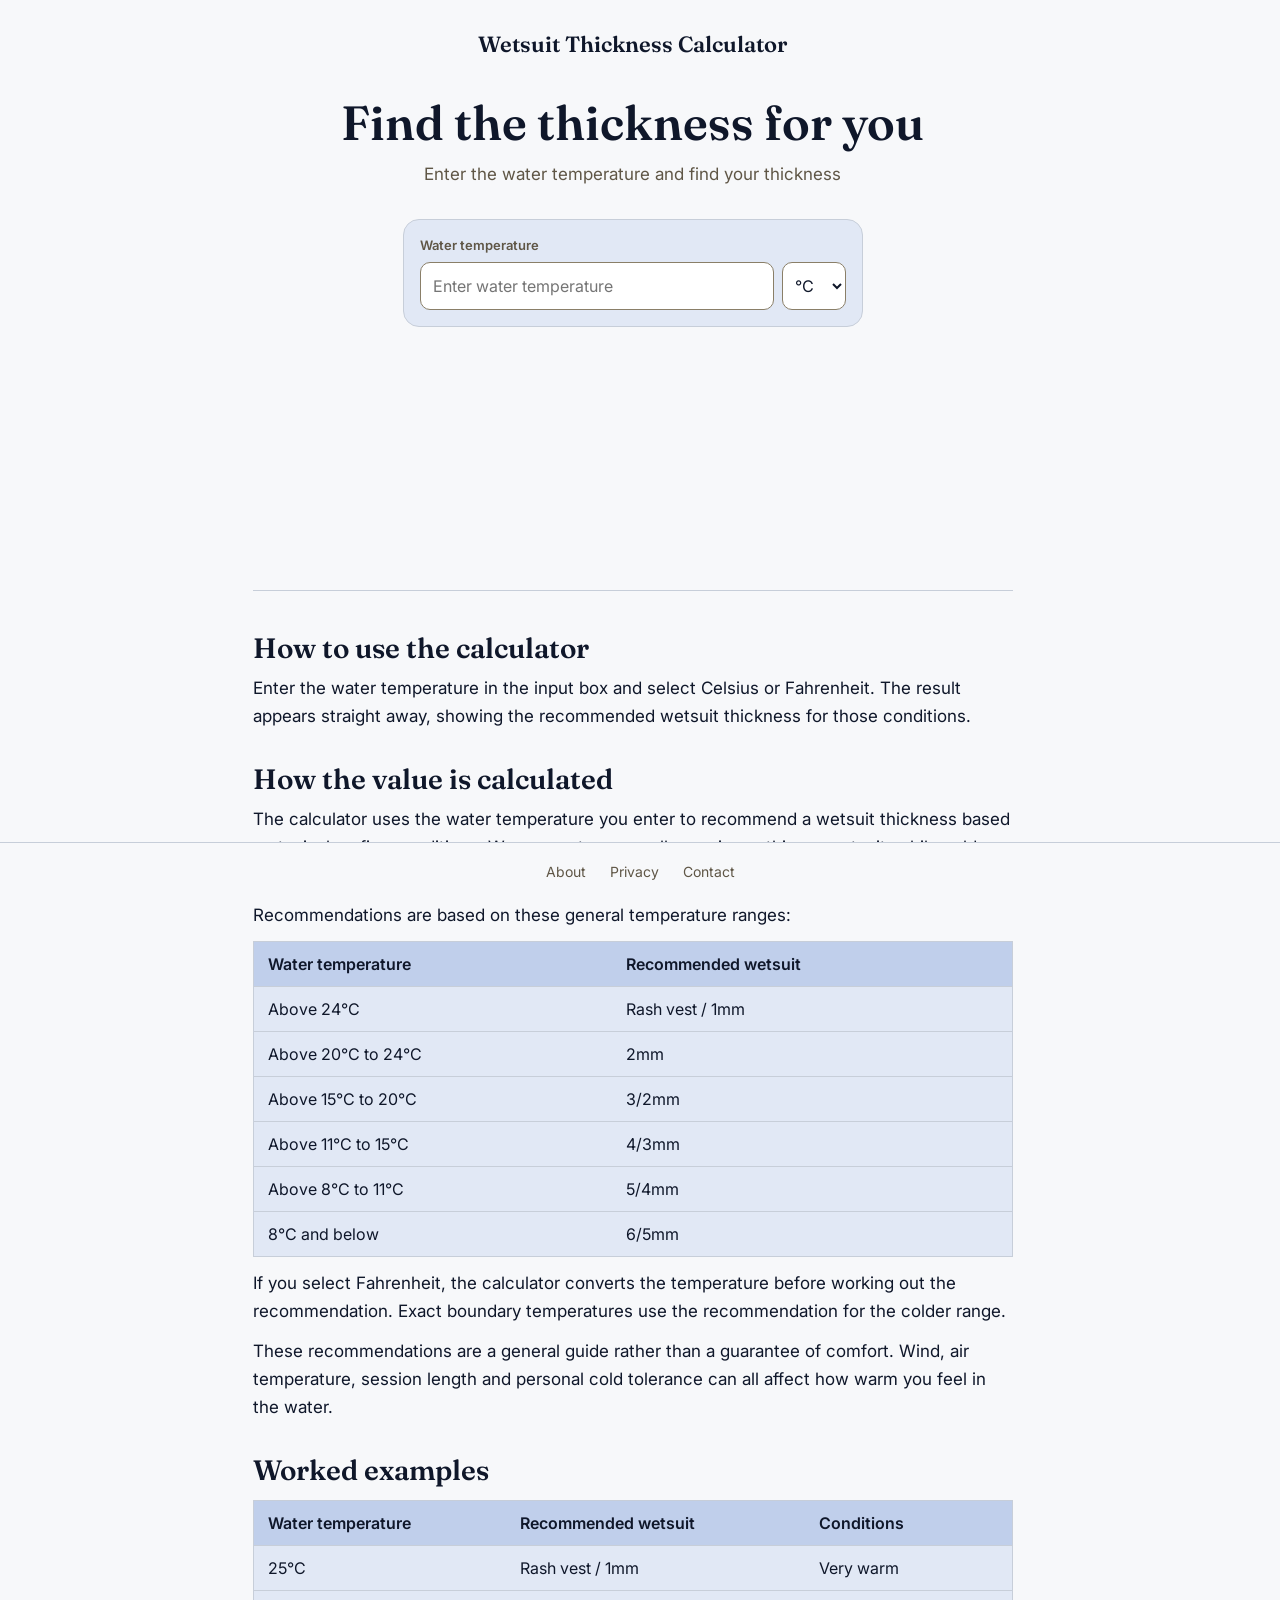
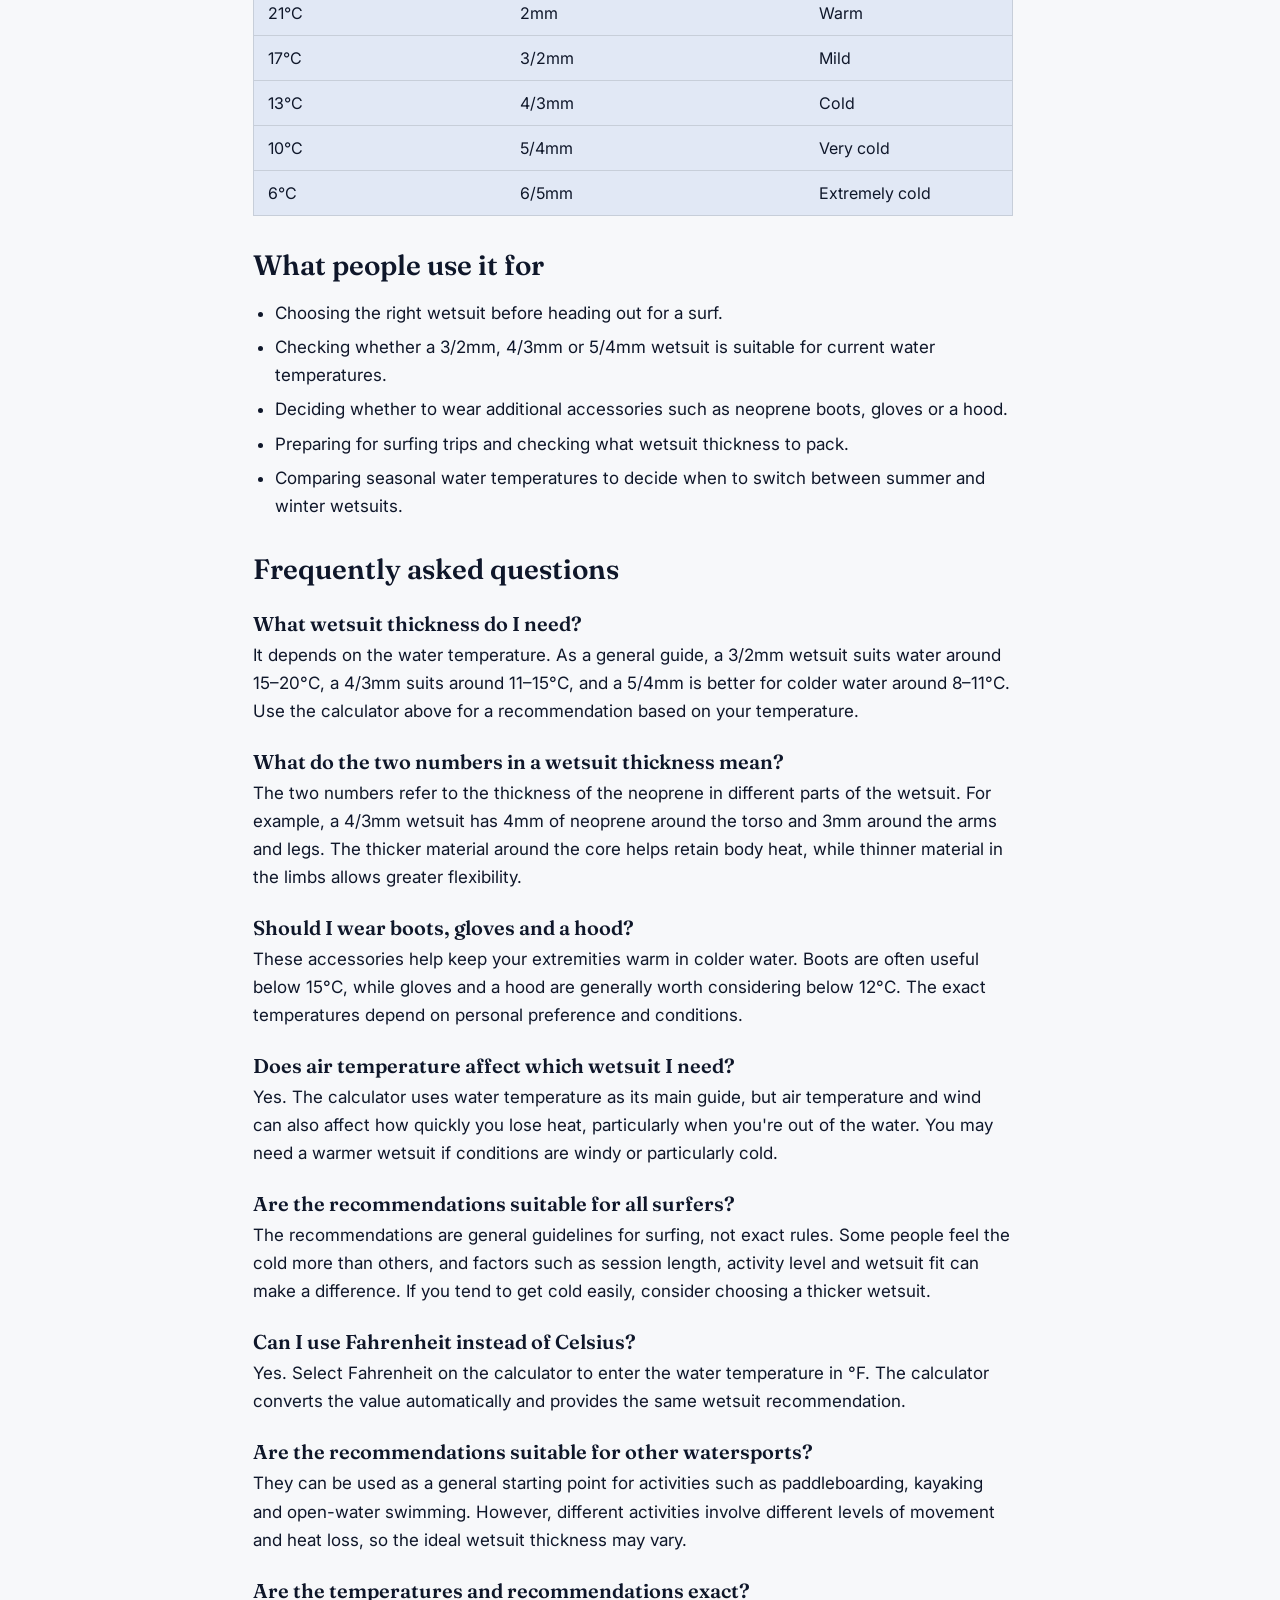
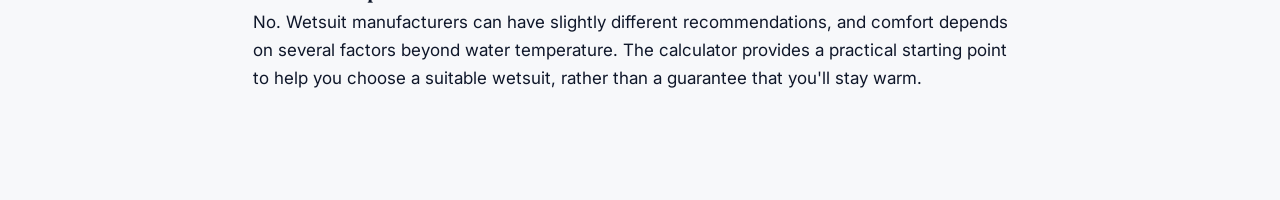
==== index.html @ 6e84605e "Westuit thickness calculator v1" ====
<!doctype html>
<html lang="en">
<head>
  <meta charset="utf-8">
  <meta name="viewport" content="width=device-width, initial-scale=1">
  <title>Wetsuit Thickness Calculator</title>
  <link rel="icon" type="image/x-icon" href="/images/favicon.ico">
  <meta name="description" content="Find a recommended wetsuit thickness based on the water temperature.">
  <link rel="preconnect" href="https://fonts.googleapis.com">
  <link rel="preconnect" href="https://fonts.gstatic.com" crossorigin>
  <link rel="stylesheet" href="https://fonts.googleapis.com/css2?family=Fraunces:wght@500;600;700&family=Inter:wght@400;500;600&display=swap">
  <link rel="stylesheet" href="style.css">
  <script>
    window.va = window.va || function () { (window.vaq = window.vaq || []).push(arguments); };
  </script>
  <script defer src="/_vercel/insights/script.js"></script>
</head>
<body>
  <header class="site-header">
    <a class="brand" href="/">Wetsuit Thickness Calculator</a>
  </header>

  <div class="layout">
    <main class="main">
      <h1>Find the thickness for you</h1>
      <p class="lead">Enter the water temperature and find your thickness</p>

      <div class="calc">
        <div class="field">
          <label for="water-temp">Water temperature</label>
          <div class="temperature-controls">
            <input id="water-temp" name="water-temp" type="number" step="any" placeholder="Enter water temperature">
            <select id="temperature-unit" name="temperature-unit" aria-label="Temperature unit">
              <option value="celsius">℃</option>
              <option value="fahrenheit">°F</option>
            </select>
          </div>
        </div>
      </div>

      <section class="result" aria-live="polite">
        <div class="big">
          <span class="num" id="thickness"></span>
          <span class="unit" id="thickness-unit"></span>
        </div>
      </section>

      <section class="info">
        <h2>How to use the calculator</h2>
        <p>Enter the water temperature in the input box and select Celsius or Fahrenheit. The result appears straight away, showing the recommended wetsuit thickness for those conditions.</p>

        <h2>How the value is calculated</h2>
        <p>The calculator uses the water temperature you enter to recommend a wetsuit thickness based on typical surfing conditions. Warmer water generally requires a thinner wetsuit, while colder water needs thicker neoprene to keep you warm.</p>
        <p>Recommendations are based on these general temperature ranges:</p>
        <div class="table-wrap">
          <table>
            <thead>
              <tr><th scope="col">Water temperature</th><th scope="col">Recommended wetsuit</th></tr>
            </thead>
            <tbody>
              <tr><td>Above 24°C</td><td>Rash vest / 1mm</td></tr>
              <tr><td>Above 20°C to 24°C</td><td>2mm</td></tr>
              <tr><td>Above 15°C to 20°C</td><td>3/2mm</td></tr>
              <tr><td>Above 11°C to 15°C</td><td>4/3mm</td></tr>
              <tr><td>Above 8°C to 11°C</td><td>5/4mm</td></tr>
              <tr><td>8°C and below</td><td>6/5mm</td></tr>
            </tbody>
          </table>
        </div>
        <p>If you select Fahrenheit, the calculator converts the temperature before working out the recommendation. Exact boundary temperatures use the recommendation for the colder range.</p>
        <p>These recommendations are a general guide rather than a guarantee of comfort. Wind, air temperature, session length and personal cold tolerance can all affect how warm you feel in the water.</p>

        <h2>Worked examples</h2>
        <div class="table-wrap">
          <table>
            <thead>
              <tr><th scope="col">Water temperature</th><th scope="col">Recommended wetsuit</th><th scope="col">Conditions</th></tr>
            </thead>
            <tbody>
              <tr><td>25°C</td><td>Rash vest / 1mm</td><td>Very warm</td></tr>
              <tr><td>21°C</td><td>2mm</td><td>Warm</td></tr>
              <tr><td>17°C</td><td>3/2mm</td><td>Mild</td></tr>
              <tr><td>13°C</td><td>4/3mm</td><td>Cold</td></tr>
              <tr><td>10°C</td><td>5/4mm</td><td>Very cold</td></tr>
              <tr><td>6°C</td><td>6/5mm</td><td>Extremely cold</td></tr>
            </tbody>
          </table>
        </div>

        <h2>What people use it for</h2>
        <ul>
          <li>Choosing the right wetsuit before heading out for a surf.</li>
          <li>Checking whether a 3/2mm, 4/3mm or 5/4mm wetsuit is suitable for current water temperatures.</li>
          <li>Deciding whether to wear additional accessories such as neoprene boots, gloves or a hood.</li>
          <li>Preparing for surfing trips and checking what wetsuit thickness to pack.</li>
          <li>Comparing seasonal water temperatures to decide when to switch between summer and winter wetsuits.</li>
        </ul>

        <h2>Frequently asked questions</h2>

        <h3>What wetsuit thickness do I need?</h3>
        <p>It depends on the water temperature. As a general guide, a 3/2mm wetsuit suits water around 15–20°C, a 4/3mm suits around 11–15°C, and a 5/4mm is better for colder water around 8–11°C. Use the calculator above for a recommendation based on your temperature.</p>

        <h3>What do the two numbers in a wetsuit thickness mean?</h3>
        <p>The two numbers refer to the thickness of the neoprene in different parts of the wetsuit. For example, a 4/3mm wetsuit has 4mm of neoprene around the torso and 3mm around the arms and legs. The thicker material around the core helps retain body heat, while thinner material in the limbs allows greater flexibility.</p>

        <h3>Should I wear boots, gloves and a hood?</h3>
        <p>These accessories help keep your extremities warm in colder water. Boots are often useful below 15°C, while gloves and a hood are generally worth considering below 12°C. The exact temperatures depend on personal preference and conditions.</p>

        <h3>Does air temperature affect which wetsuit I need?</h3>
        <p>Yes. The calculator uses water temperature as its main guide, but air temperature and wind can also affect how quickly you lose heat, particularly when you're out of the water. You may need a warmer wetsuit if conditions are windy or particularly cold.</p>

        <h3>Are the recommendations suitable for all surfers?</h3>
        <p>The recommendations are general guidelines for surfing, not exact rules. Some people feel the cold more than others, and factors such as session length, activity level and wetsuit fit can make a difference. If you tend to get cold easily, consider choosing a thicker wetsuit.</p>

        <h3>Can I use Fahrenheit instead of Celsius?</h3>
        <p>Yes. Select Fahrenheit on the calculator to enter the water temperature in °F. The calculator converts the value automatically and provides the same wetsuit recommendation.</p>

        <h3>Are the recommendations suitable for other watersports?</h3>
        <p>They can be used as a general starting point for activities such as paddleboarding, kayaking and open-water swimming. However, different activities involve different levels of movement and heat loss, so the ideal wetsuit thickness may vary.</p>

        <h3>Are the temperatures and recommendations exact?</h3>
        <p>No. Wetsuit manufacturers can have slightly different recommendations, and comfort depends on several factors beyond water temperature. The calculator provides a practical starting point to help you choose a suitable wetsuit, rather than a guarantee that you'll stay warm.</p>
      </section>
    </main>
  </div>

  <footer class="site-footer">
    <a href="/about.html">About</a>
    <a href="/privacy.html">Privacy</a>
    <a href="/contact.html">Contact</a>
  </footer>

  <script>
    (function () {
      var temperatureEl = document.getElementById('water-temp');
      var unitEl = document.getElementById('temperature-unit');
      var thicknessEl = document.getElementById('thickness');
      var thicknessUnitEl = document.getElementById('thickness-unit');

      function calculate() {
        var temperature = temperatureEl.valueAsNumber;
        if (!Number.isFinite(temperature)) {
          thicknessEl.textContent = '';
          thicknessUnitEl.textContent = '';
          return;
        }

        var celsius = unitEl.value === 'fahrenheit'
          ? (temperature - 32) * 5 / 9
          : temperature;
        celsius = Math.round(celsius * 1000000) / 1000000;

        var thickness;
        if (celsius > 24) thickness = '1';
        else if (celsius > 20) thickness = '2';
        else if (celsius > 15) thickness = '3/2';
        else if (celsius > 11) thickness = '4/3';
        else if (celsius > 8) thickness = '5/4';
        else thickness = '6/5';

        thicknessEl.textContent = thickness;
        thicknessUnitEl.textContent = 'mm';
      }

      temperatureEl.addEventListener('input', calculate);
      unitEl.addEventListener('change', calculate);
    })();
  </script>
</body>
</html>
---- style.css ----
:root {
  --bg: #f7f8fa;
  --surface: #e1e8f5;
  --pill: #c0cfeb;
  --border: #c7ced9;
  --input-border: #8a7f68;
  --text: #0f172a;
  --muted: #5f5646;
  --accent: #005d99;
  --accent-hover: #004b7a;
  --serif: 'Fraunces', Georgia, serif;
  --sans: 'Inter', system-ui, -apple-system, 'Segoe UI', sans-serif;
}

*, *::before, *::after { box-sizing: border-box; }

html { scrollbar-gutter: stable; }

body {
  margin: 0;
  min-height: 100vh;
  display: flex;
  flex-direction: column;
  background: var(--bg);
  color: var(--text);
  font-family: var(--sans);
  line-height: 1.5;
}

/* Header */
.site-header { padding: 28px 32px 0; text-align: center; }
.brand {
  font-family: var(--serif);
  font-weight: 600;
  font-size: 22px;
  color: var(--text);
  text-decoration: none;
}

/* Layout: equal side columns keep the main column centred on the page */
.layout {
  flex: 1;
  display: grid;
  grid-template-columns: minmax(0, 1fr) minmax(0, 760px) minmax(0, 1fr);
  gap: 40px;
  padding: 36px 24px;
}
.main { grid-column: 2; min-width: 0; padding-bottom: 60px; text-align: center; }
.side-left { justify-self: end; }
.side-right { justify-self: start; }

h1 {
  margin: 0 0 12px;
  font-family: var(--serif);
  font-size: 48px;
  line-height: 1.1;
  font-weight: 600;
}
.lead { margin: 0 0 32px; color: var(--muted); font-size: 17px; }

/* Calculator bar */
.calc {
  display: flex;
  flex-wrap: wrap;
  align-items: flex-end;
  gap: 12px;
  width: min(100%, 460px);
  margin-inline: auto;
  padding: 16px;
  background: var(--surface);
  border: 1px solid var(--border);
  border-radius: 16px;
  text-align: left;
}
.field { flex: 1; min-width: 0; display: flex; flex-direction: column; gap: 6px; }
.field label { font-size: 13px; font-weight: 600; color: var(--muted); }
.field input,
.field select {
  height: 48px;
  padding: 0 12px;
  border: 1px solid var(--input-border);
  border-radius: 10px;
  background: #fff;
  color: var(--text);
  font: 16px var(--sans);
}
.temperature-controls { display: flex; gap: 8px; }
.temperature-controls input { flex: 1; min-width: 0; }
.temperature-controls select { width: 64px; padding: 0 8px; }
.btn {
  height: 48px;
  padding: 0 28px;
  border: 0;
  border-radius: 10px;
  background: var(--accent);
  color: #fff;
  font: 600 16px var(--sans);
  cursor: pointer;
}
.btn:hover { background: var(--accent-hover); }
.field input:focus-visible,
.field select:focus-visible,
.btn:focus-visible { outline: 3px solid #1d4ed8; outline-offset: 2px; }

/* Result */
.result { min-height: 171px; margin-top: 36px; }
.big { display: flex; align-items: baseline; justify-content: center; gap: 12px; }
.num {
  font-family: var(--serif);
  font-size: 120px;
  font-weight: 700;
  line-height: 1;
  color: var(--accent);
  overflow-wrap: anywhere;
}
.unit { font-family: var(--serif); font-size: 32px; }
.pills { margin-top: 14px; display: flex; gap: 10px; justify-content: center; flex-wrap: wrap; }
.pill { padding: 8px 16px; border-radius: 999px; background: var(--pill); font-size: 14px; }
.error { margin: 0 0 12px; color: #9b1c1c; font-weight: 500; }

/* Ads */
.ad {
  display: flex;
  align-items: center;
  justify-content: center;
  flex: none;
  border: 1px dashed #8a7f68;
  background: #efe8d9;
  color: var(--muted);
  font: 500 12px var(--sans);
}
.side { width: 160px; height: 600px; }
.ad-row { display: flex; justify-content: center; padding: 0 24px 86px; }
.banner { width: 728px; max-width: 100%; height: 90px; }

/* Footer */
.site-footer {
  padding: 18px 32px;
  border-top: 1px solid var(--border);
  position: fixed
  ;
  right: 0;
  bottom: 0;
  left: 0;
  background: var(--bg);
  display: flex;
  gap: 24px;
  justify-content: center;
  font-size: 14px;
}
.site-footer a { color: var(--muted); text-decoration: none; }
.site-footer a:hover { text-decoration: underline; }

/* Responsive */
@media (max-width: 1240px) {
  .layout { grid-template-columns: minmax(0, 1fr); }
  .main { grid-column: 1; }
  .side { display: none; }
}
@media (max-width: 600px) {
  h1 { font-size: 36px; }
  .num { font-size: 80px; }
  .btn { width: 100%; }
}

/* Pages */
.page {
   max-width: 600px; 
   margin: 0 auto; 
   margin-top: 36px;
   padding-bottom: 60px;
   text-align: left; 
  }

/* Homepage information section */
.info { 
  margin-top: 56px; 
  padding-top: 8px; 
  border-top: 1px solid var(--border); 
  text-align: left; 
}

.info h2 { 
  margin: 32px 0 8px; 
  font-family: var(--serif); 
  font-size: 28px; 
  line-height: 1.25; 
  font-weight: 600; 
}

.info h3 {
  margin: 24px 0 4px; 
  font-family: var(--serif); 
  font-size: 20px; 
  line-height: 1.3; 
  font-weight: 600; 
}

.info p, .info li { 
  font-size: 17px; 
  line-height: 1.65; 
}

.info p { 
  margin: 0 0 12px; 
}
.info ul { 
  padding-left: 22px; 
}
.info li { 
  margin-bottom: 6px; 
}
.info a { 
  color: var(--accent); 
  text-decoration: underline; 
}

.table-wrap { 
  overflow-x: auto; 
  margin: 12px 0; 
}

.info table { 
  width: 100%; 
  border-collapse: collapse; 
  background: var(--surface); 
  border: 1px solid var(--border); 
}

.info th, .info td { 
  padding: 10px 14px; 
  text-align: left; 
  font-size: 16px; 
  border-bottom: 1px solid var(--border); 
}

.info th { 
  background: var(--pill); 
  font-weight: 600; 
}

@media (max-width: 600px) { .info h2 { font-size: 24px; } }
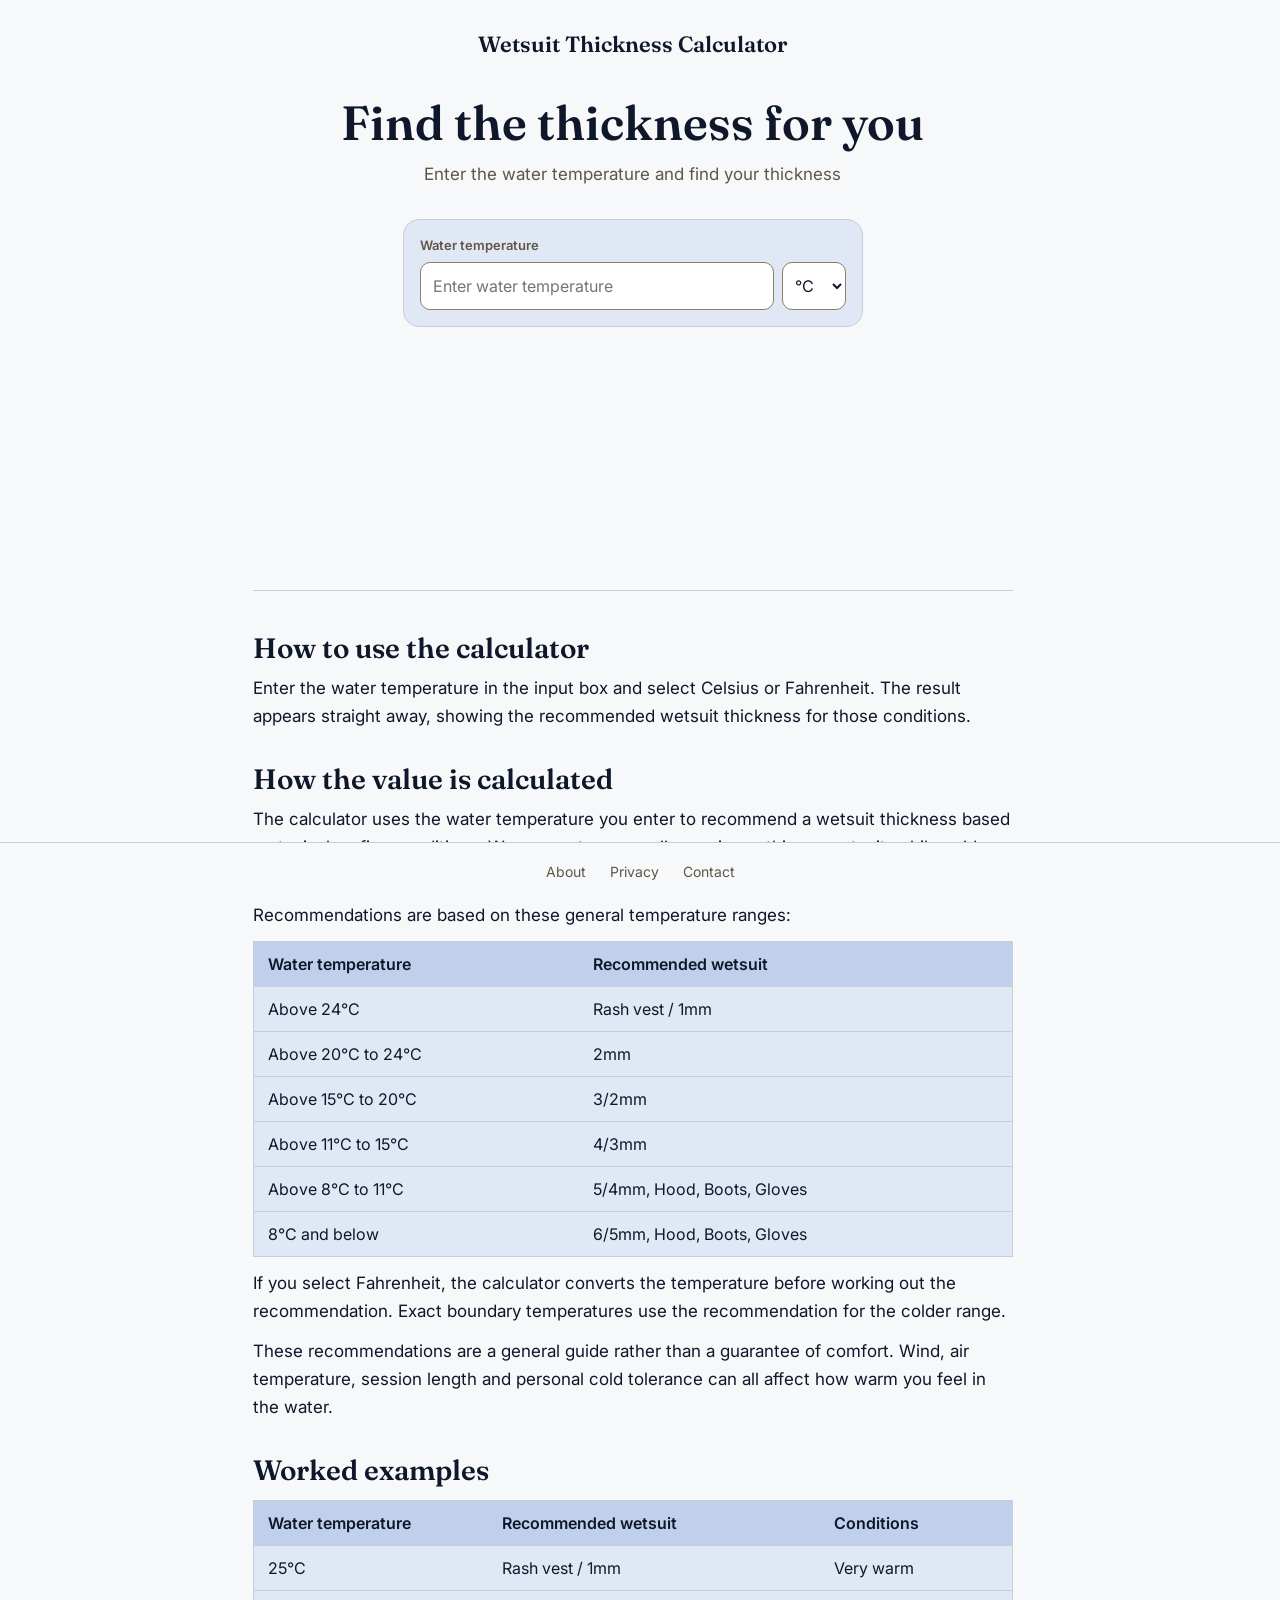
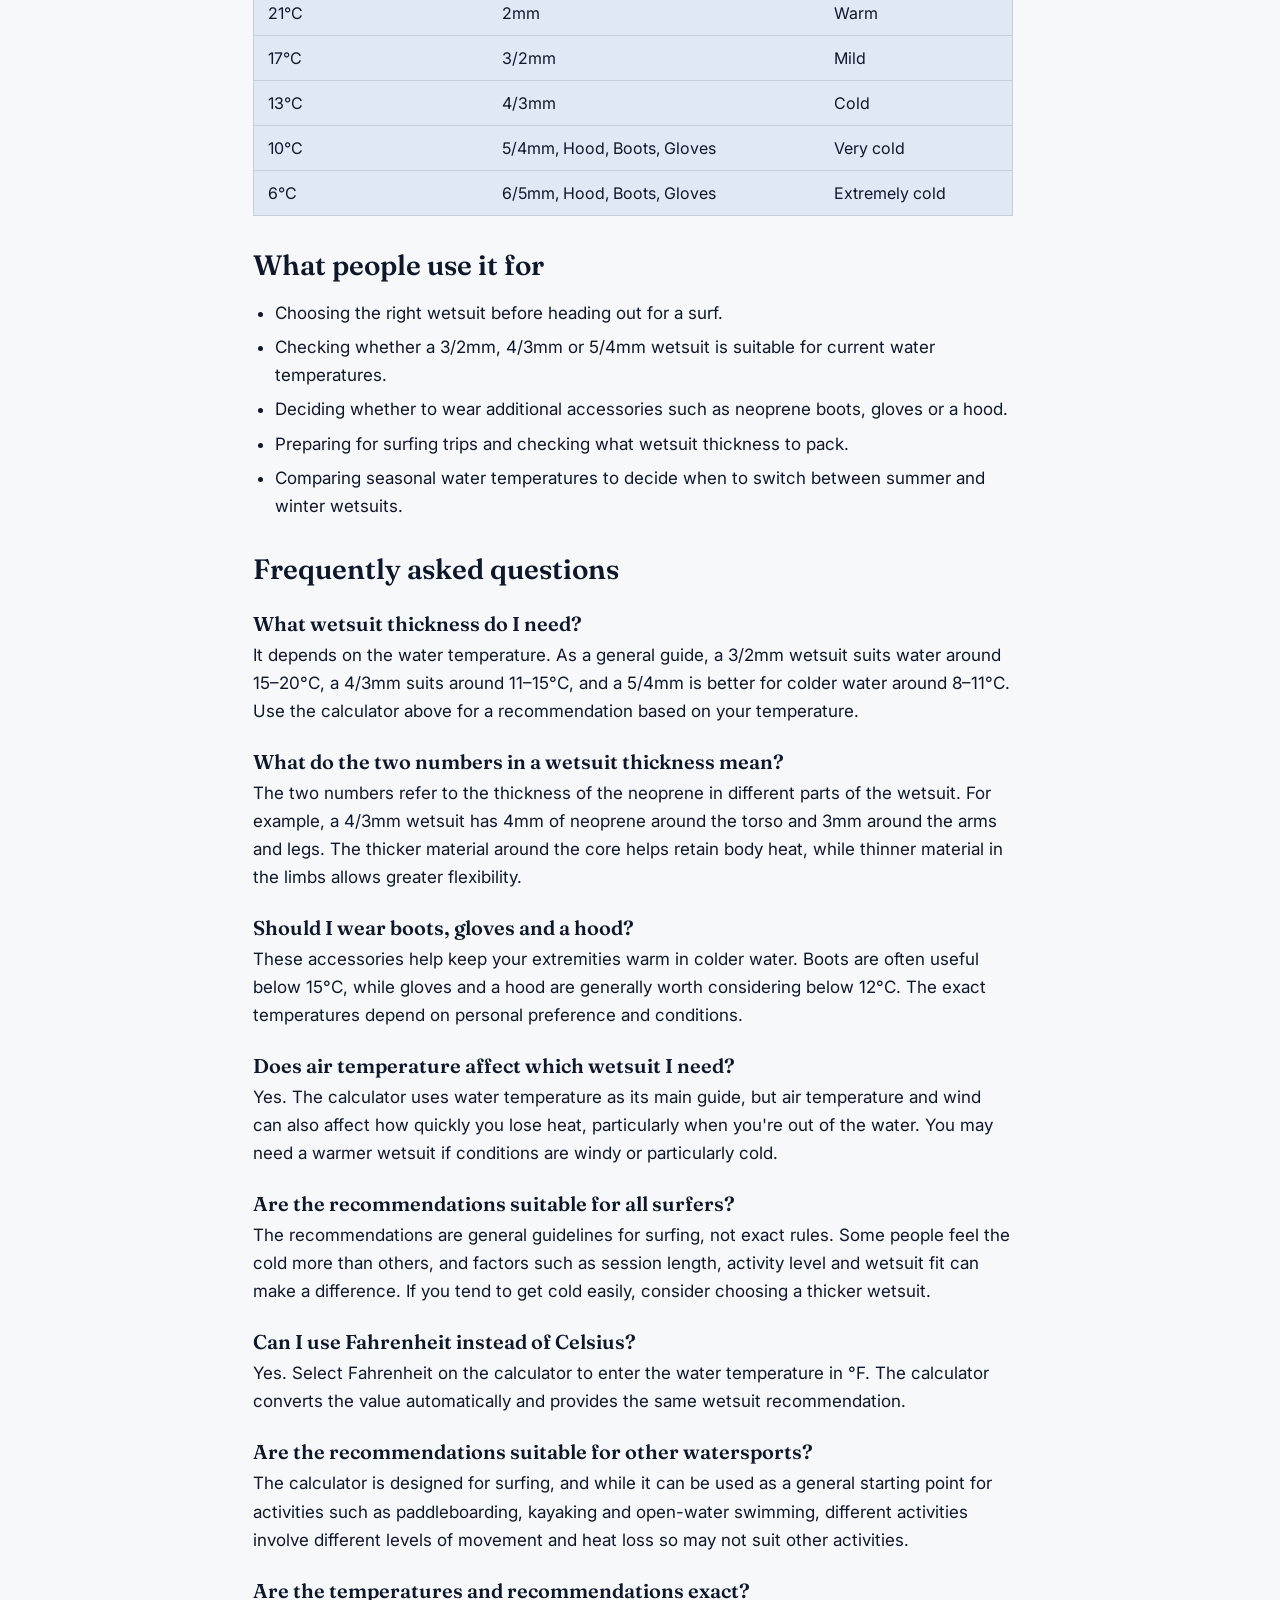
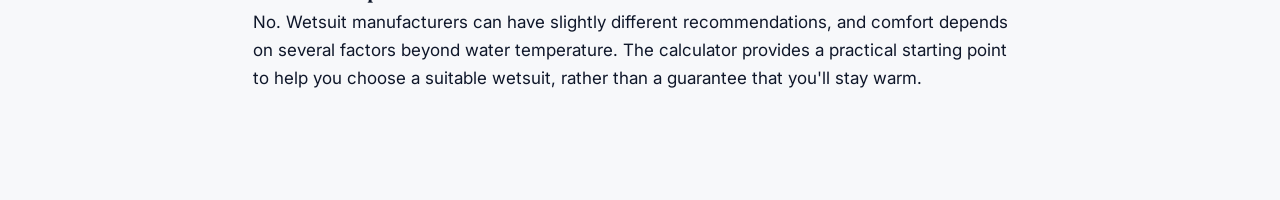
==== commit c7e0febf: "Wetsuit Thickness Calculator v4 (Updated About and Privacy Policy)" ====
--- a/index.html
+++ b/index.html
@@ -14,6 +14,8 @@
     window.va = window.va || function () { (window.vaq = window.vaq || []).push(arguments); };
   </script>
   <script defer src="/_vercel/insights/script.js"></script>
+  <script async src="https://pagead2.googlesyndication.com/pagead/js/adsbygoogle.js?client=ca-pub-6821625078439533"
+     crossorigin="anonymous"></script>
 </head>
 <body>
   <header class="site-header">
@@ -62,8 +64,8 @@
               <tr><td>Above 20°C to 24°C</td><td>2mm</td></tr>
               <tr><td>Above 15°C to 20°C</td><td>3/2mm</td></tr>
               <tr><td>Above 11°C to 15°C</td><td>4/3mm</td></tr>
-              <tr><td>Above 8°C to 11°C</td><td>5/4mm</td></tr>
-              <tr><td>8°C and below</td><td>6/5mm</td></tr>
+              <tr><td>Above 8°C to 11°C</td><td>5/4mm, Hood, Boots, Gloves</td></tr>
+              <tr><td>8°C and below</td><td>6/5mm, Hood, Boots, Gloves</td></tr>
             </tbody>
           </table>
         </div>
@@ -81,8 +83,8 @@
               <tr><td>21°C</td><td>2mm</td><td>Warm</td></tr>
               <tr><td>17°C</td><td>3/2mm</td><td>Mild</td></tr>
               <tr><td>13°C</td><td>4/3mm</td><td>Cold</td></tr>
-              <tr><td>10°C</td><td>5/4mm</td><td>Very cold</td></tr>
-              <tr><td>6°C</td><td>6/5mm</td><td>Extremely cold</td></tr>
+              <tr><td>10°C</td><td>5/4mm, Hood, Boots, Gloves</td><td>Very cold</td></tr>
+              <tr><td>6°C</td><td>6/5mm, Hood, Boots, Gloves</td><td>Extremely cold</td></tr>
             </tbody>
           </table>
         </div>
@@ -117,7 +119,7 @@
         <p>Yes. Select Fahrenheit on the calculator to enter the water temperature in °F. The calculator converts the value automatically and provides the same wetsuit recommendation.</p>
 
         <h3>Are the recommendations suitable for other watersports?</h3>
-        <p>They can be used as a general starting point for activities such as paddleboarding, kayaking and open-water swimming. However, different activities involve different levels of movement and heat loss, so the ideal wetsuit thickness may vary.</p>
+        <p>The calculator is designed for surfing, and while it can be used as a general starting point for activities such as paddleboarding, kayaking and open-water swimming, different activities involve different levels of movement and heat loss so may not suit other activities.</p>
 
         <h3>Are the temperatures and recommendations exact?</h3>
         <p>No. Wetsuit manufacturers can have slightly different recommendations, and comfort depends on several factors beyond water temperature. The calculator provides a practical starting point to help you choose a suitable wetsuit, rather than a guarantee that you'll stay warm.</p>
